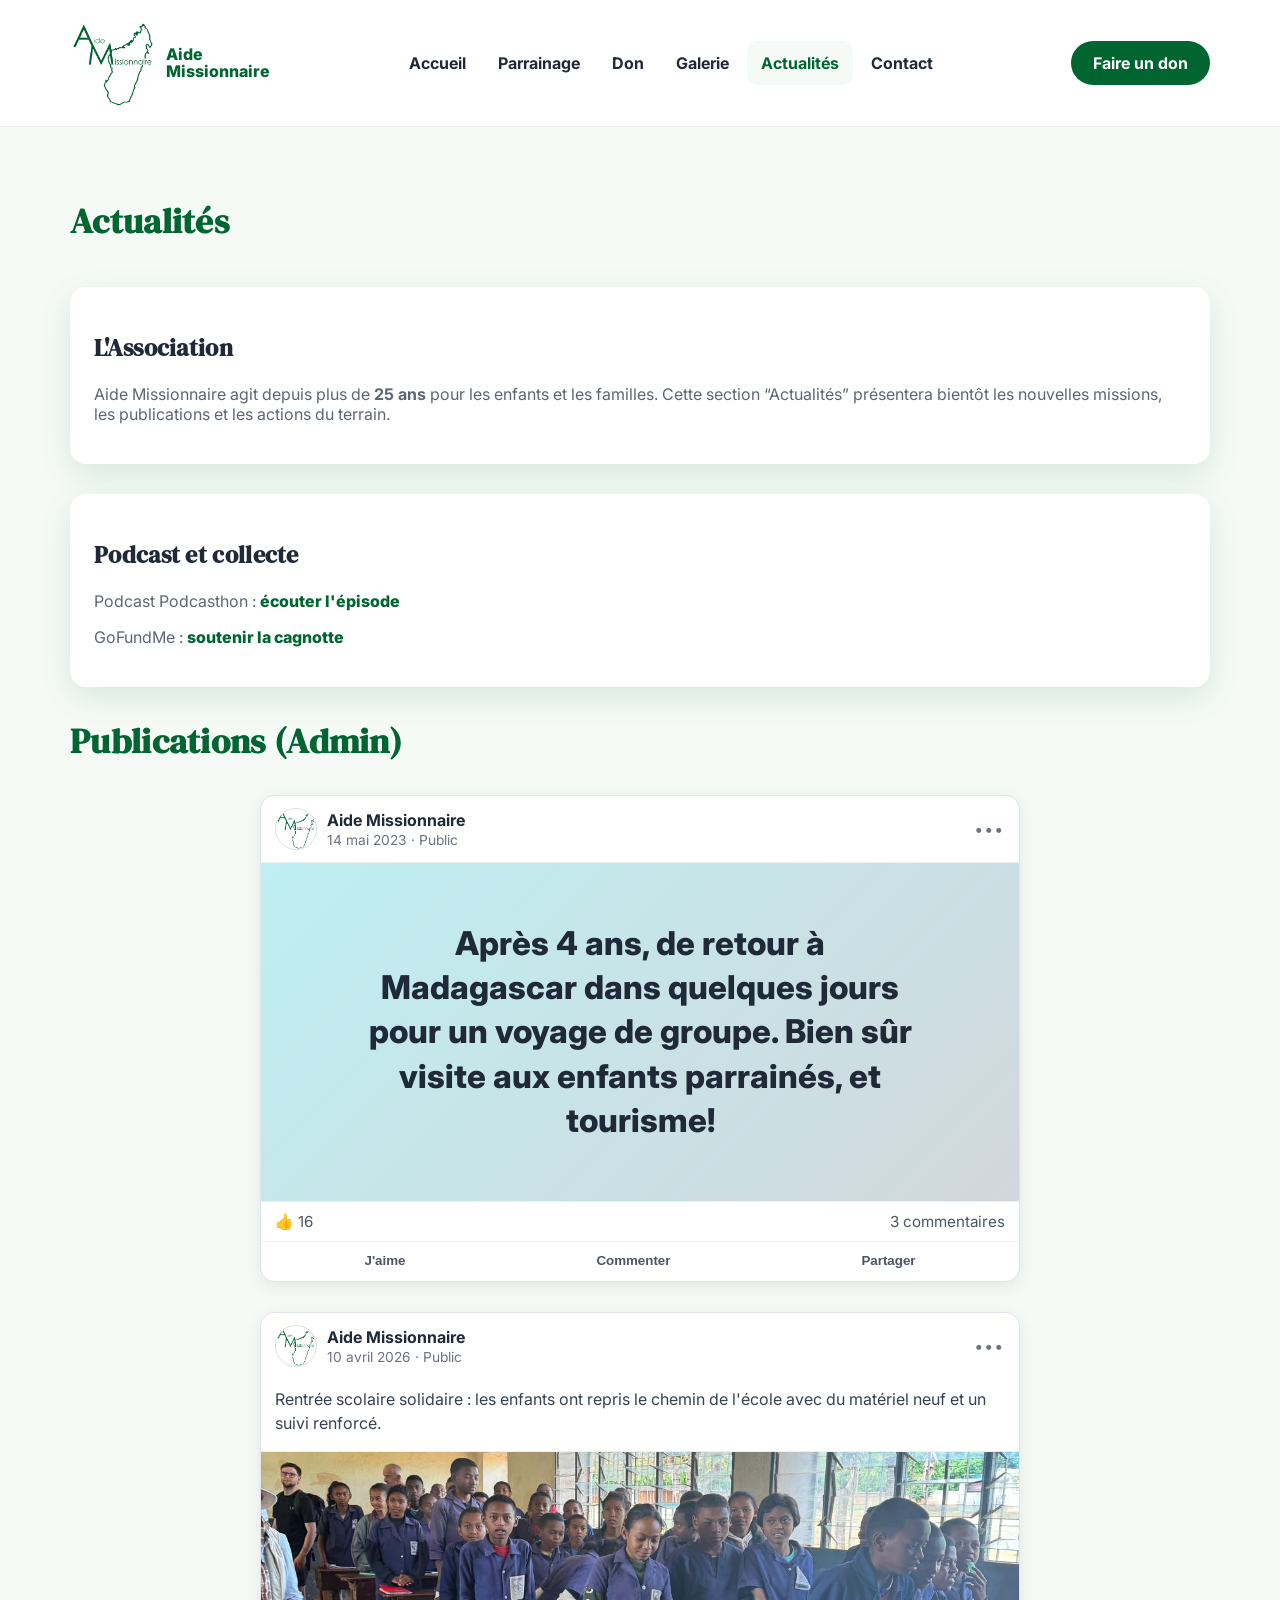
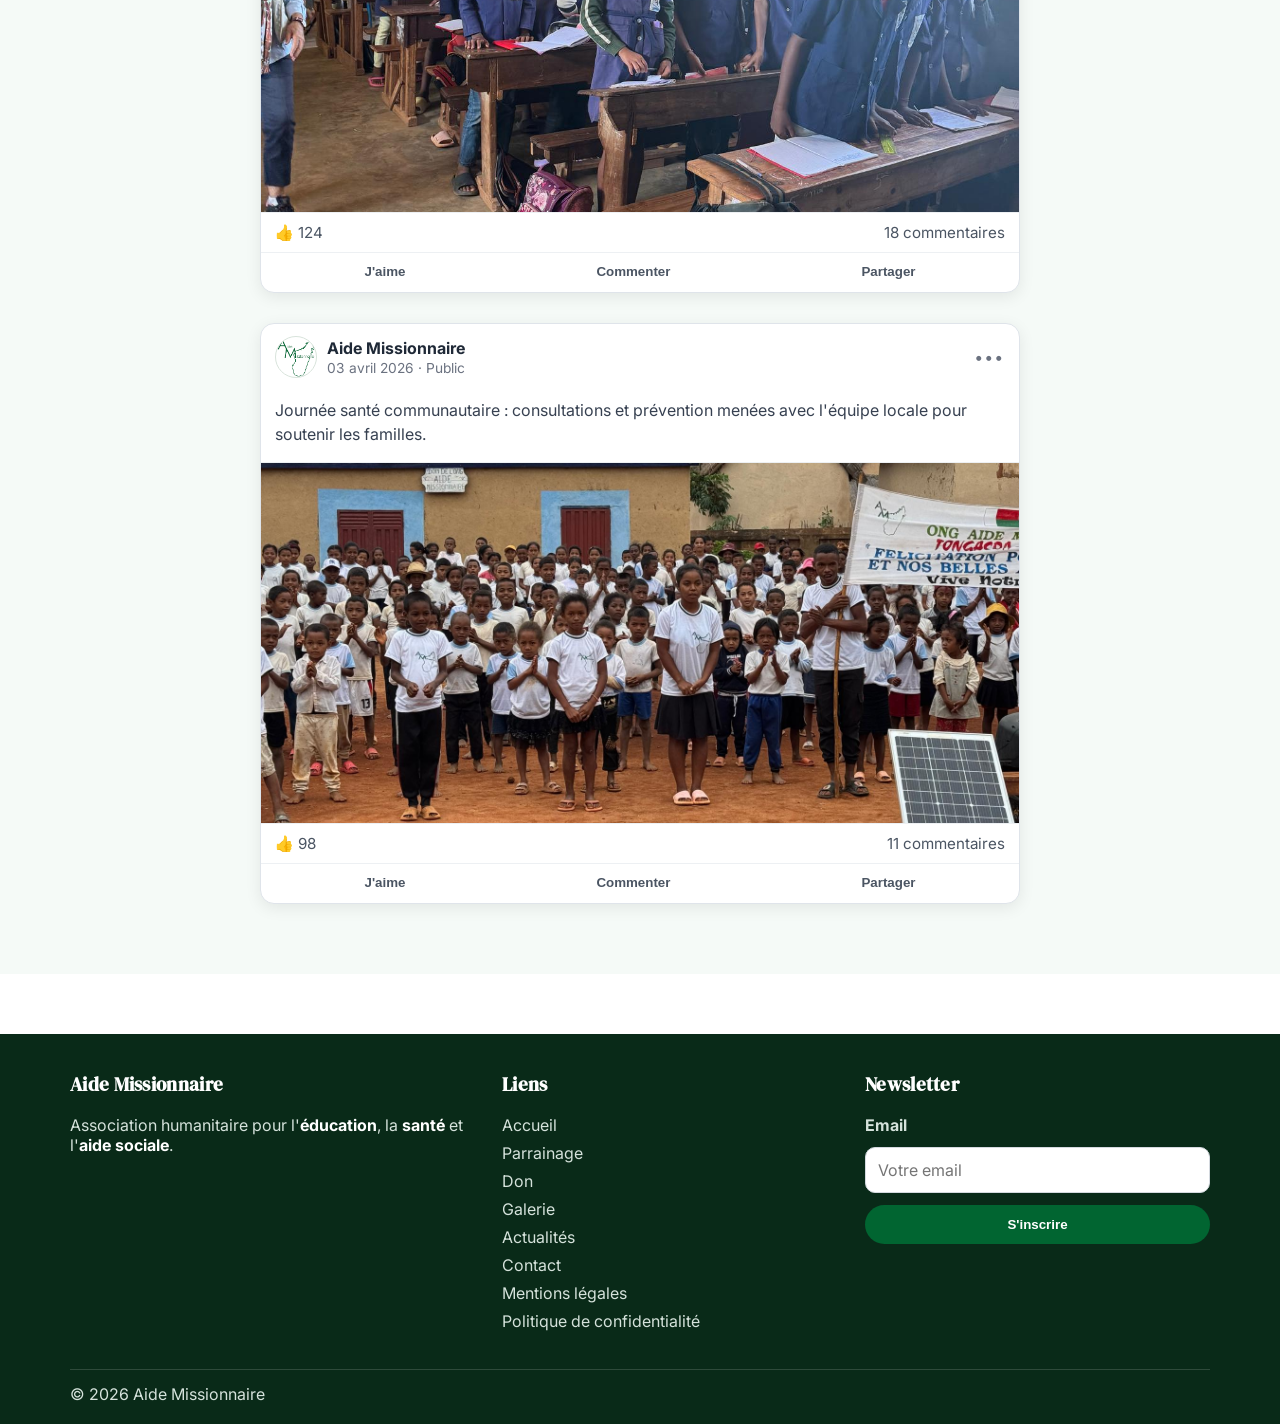
==== association.html @ 242685e0 "Premier commit" ====
<!doctype html>
<html lang="fr">
  <head>
    <meta charset="UTF-8" />
    <meta name="viewport" content="width=device-width, initial-scale=1.0" />
    <meta name="description" content="Actualités et vie de l'association Aide Missionnaire." />
    <title>Aide Missionnaire | Actualités</title>
    <link rel="preconnect" href="https://fonts.googleapis.com" />
    <link rel="preconnect" href="https://fonts.gstatic.com" crossorigin />
    <link href="https://fonts.googleapis.com/css2?family=DM+Serif+Display&family=Inter:wght@400;500;600;700;800&display=swap" rel="stylesheet" />
    <link rel="icon" type="image/png" href="photos%20%C3%A0%20mettre%20dans%20le%20site/favicon%20(2).png" />
    <link rel="stylesheet" href="styles.css" />
  </head>
  <body>
    <header class="site-header">
      <div class="container header-wrap">
        <a class="brand" href="index.html"><img src="photos%20%C3%A0%20mettre%20dans%20le%20site/logo.png" alt="Logo Aide Missionnaire" /><span class="brand-text">Aide<br />Missionnaire</span></a>
        <button class="nav-toggle" aria-label="Ouvrir le menu" aria-expanded="false"><svg width="28" height="28" viewBox="0 0 24 24" fill="none"><path d="M4 6h16M4 12h16M4 18h16" stroke="currentColor" stroke-width="2" /></svg></button>
        <nav class="main-nav"><ul><li><a href="index.html">Accueil</a></li><li><a href="parrainage.html">Parrainage</a></li><li><a href="don.html">Don</a></li><li><a href="galerie.html">Galerie</a></li><li><a class="active" href="association.html">Actualités</a></li><li><a href="contact.html">Contact</a></li></ul></nav>
        <a class="btn btn-primary desktop-donate" href="don.html">Faire un don</a>
      </div>
    </header>

    <main class="section soft">
      <div class="container actualites-stack">
        <h1 class="title">Actualités</h1>

        <article class="card">
          <h2>L'Association</h2>
          <p class="muted">
            Aide Missionnaire agit depuis plus de <strong>25 ans</strong> pour les enfants et les familles.
            Cette section “Actualités” présentera bientôt les nouvelles missions, les publications et les actions du terrain.
          </p>
        </article>

        <div class="card">
          <h2>Podcast et collecte</h2>
          <p class="muted">
            Podcast Podcasthon :
            <a class="highlight" href="https://podscan.fm/podcasts/les-business-women-intuitives/episodes/special-podcasthon-agir-pour-les-enfants-a-madagascar" target="_blank" rel="noopener noreferrer">écouter l'épisode</a>
          </p>
          <p class="muted">
            GoFundMe :
            <a class="highlight" href="https://www.gofundme.com/f/aide-missionnaire?attribution_id=sl:0c71cd38-1960-467f-bbdd-04ba5fcca8fc&lang=fr_FR&ts=1773243698&utm_campaign=man_sharesheet_dash&utm_medium=customer&utm_source=copy_link" target="_blank" rel="noopener noreferrer">soutenir la cagnotte</a>
          </p>
        </div>

        <h2 class="title actualites-heading">Publications (Admin)</h2>
        <div class="news-feed">
          <article class="social-post">
            <header class="social-head">
              <div class="social-profile">
                <img class="social-avatar" src="photos%20%C3%A0%20mettre%20dans%20le%20site/logo.png" alt="Profil Aide Missionnaire" />
                <div>
                  <p class="social-name">Aide Missionnaire</p>
                  <p class="social-meta">14 mai 2023 · Public</p>
                </div>
              </div>
              <span class="social-more">•••</span>
            </header>
            <div class="social-media quote-media">
              <p class="social-quote">Après 4 ans, de retour à Madagascar dans quelques jours pour un voyage de groupe. Bien sûr visite aux enfants parrainés, et tourisme!</p>
            </div>
            <div class="social-stats"><span>👍 16</span><span>3 commentaires</span></div>
            <div class="social-actions">
              <button class="social-action" type="button">J'aime</button>
              <button class="social-action" type="button">Commenter</button>
              <button class="social-action" type="button">Partager</button>
            </div>
          </article>

          <article class="social-post">
            <header class="social-head">
              <div class="social-profile">
                <img class="social-avatar" src="photos%20%C3%A0%20mettre%20dans%20le%20site/logo.png" alt="Profil Aide Missionnaire" />
                <div>
                  <p class="social-name">Aide Missionnaire</p>
                  <p class="social-meta">10 avril 2026 · Public</p>
                </div>
              </div>
              <span class="social-more">•••</span>
            </header>
            <div class="social-copy">Rentrée scolaire solidaire : les enfants ont repris le chemin de l'école avec du matériel neuf et un suivi renforcé.</div>
            <div class="social-media">
              <img src="photos%20%C3%A0%20mettre%20dans%20le%20site/enfants%20dans%20la%20classe%202.jpeg" alt="Rentrée scolaire solidaire" />
            </div>
            <div class="social-stats"><span>👍 124</span><span>18 commentaires</span></div>
            <div class="social-actions">
              <button class="social-action" type="button">J'aime</button>
              <button class="social-action" type="button">Commenter</button>
              <button class="social-action" type="button">Partager</button>
            </div>
          </article>

          <article class="social-post">
            <header class="social-head">
              <div class="social-profile">
                <img class="social-avatar" src="photos%20%C3%A0%20mettre%20dans%20le%20site/logo.png" alt="Profil Aide Missionnaire" />
                <div>
                  <p class="social-name">Aide Missionnaire</p>
                  <p class="social-meta">03 avril 2026 · Public</p>
                </div>
              </div>
              <span class="social-more">•••</span>
            </header>
            <div class="social-copy">Journée santé communautaire : consultations et prévention menées avec l'équipe locale pour soutenir les familles.</div>
            <div class="social-media">
              <img src="photos%20%C3%A0%20mettre%20dans%20le%20site/groupe%20enfants%20en%20blanc.jpeg" alt="Journée santé communautaire" />
            </div>
            <div class="social-stats"><span>👍 98</span><span>11 commentaires</span></div>
            <div class="social-actions">
              <button class="social-action" type="button">J'aime</button>
              <button class="social-action" type="button">Commenter</button>
              <button class="social-action" type="button">Partager</button>
            </div>
          </article>
        </div>

      </div>
    </main>

    <footer class="site-footer">
      <div class="container footer-grid"><div><h3 class="footer-title">Aide Missionnaire</h3><p class="footer-note">Association humanitaire pour l'<strong>éducation</strong>, la <strong>santé</strong> et l'<strong>aide sociale</strong>.</p></div><div><h3 class="footer-title">Liens</h3><ul class="footer-list"><li><a href="index.html">Accueil</a></li><li><a href="parrainage.html">Parrainage</a></li><li><a href="don.html">Don</a></li><li><a href="galerie.html">Galerie</a></li><li><a href="association.html">Actualités</a></li><li><a href="contact.html">Contact</a></li><li><a href="mentions-legales.html">Mentions légales</a></li><li><a href="politique-confidentialite.html">Politique de confidentialité</a></li></ul></div><div><h3 class="footer-title">Newsletter</h3><form data-message="Merci pour votre inscription à la newsletter."><label for="nlemail5">Email</label><input id="nlemail5" type="email" placeholder="Votre email" required /><button class="btn btn-primary" type="submit">S'inscrire</button></form></div></div>
      <div class="container footer-bottom">© <span id="current-year"></span> Aide Missionnaire</div>
    </footer>
    <script src="script.js"></script>
  </body>
</html>
---- styles.css ----
:root {
  --green-main: #016531;
  --green-light: #008c43;
  --red-accent: #970d00;
  --white: #ffffff;
  --text: #1f2937;
  --muted: #5d6673;
  --soft-bg: #f5faf7;
  --radius: 16px;
  --shadow: 0 10px 32px rgba(1, 101, 49, 0.12);
}

* {
  box-sizing: border-box;
}

html,
body {
  margin: 0;
  padding: 0;
  font-family: "Inter", "Segoe UI", sans-serif;
  color: var(--text);
  background: var(--white);
}

html {
  scroll-behavior: smooth;
}

img {
  max-width: 100%;
  display: block;
}

a {
  text-decoration: none;
  color: inherit;
}

.container {
  width: min(1140px, 92%);
  margin: 0 auto;
}

.section {
  padding: 70px 0;
}

.soft {
  background: var(--soft-bg);
}

h1,
h2,
h3 {
  font-family: "DM Serif Display", Georgia, serif;
  letter-spacing: 0.3px;
}

.title {
  margin: 0 0 12px;
  color: var(--green-main);
  font-size: clamp(1.7rem, 2.7vw, 2.4rem);
}

.highlight {
  color: var(--green-main);
  font-weight: 800;
}

.subtitle {
  margin: 0 0 24px;
  color: var(--muted);
  max-width: 760px;
  line-height: 1.7;
}

.btn {
  border: none;
  border-radius: 999px;
  padding: 12px 22px;
  font-weight: 700;
  cursor: pointer;
  transition: transform 0.2s ease;
  display: inline-flex;
  align-items: center;
  justify-content: center;
}

.btn:hover {
  transform: translateY(-1px);
}

.btn-primary {
  background: var(--green-main);
  color: var(--white);
}

.btn-red {
  background: var(--red-accent);
  color: var(--white);
}

.btn-outline {
  border: 2px solid var(--green-main);
  color: var(--green-main);
  background: transparent;
}

.site-header {
  position: sticky;
  top: 0;
  z-index: 1000;
  background: rgba(255, 255, 255, 0.96);
  border-bottom: 1px solid #e8efe9;
  backdrop-filter: blur(6px);
}

.header-wrap {
  min-height: 126px;
  display: grid;
  grid-template-columns: auto 1fr auto;
  align-items: center;
  gap: 18px;
}

.brand {
  display: inline-flex;
  align-items: center;
  gap: 10px;
  font-weight: 800;
  color: var(--green-main);
}

.brand img {
  width: 86px;
  height: 86px;
  object-fit: contain;
}

.nav-toggle {
  background: none;
  border: none;
  cursor: pointer;
  color: var(--green-main);
  margin-left: auto;
}

.main-nav {
  display: none;
  position: absolute;
  top: 126px;
  left: 0;
  right: 0;
  background: var(--white);
  border-bottom: 1px solid #e8efe9;
}

.main-nav.is-open {
  display: block;
}

.main-nav ul {
  list-style: none;
  margin: 0;
  padding: 10px 4%;
  display: grid;
  gap: 8px;
}

.main-nav a {
  display: block;
  text-align: center;
  font-weight: 700;
  padding: 14px 12px;
  border-radius: 10px;
}

.main-nav a:hover,
.main-nav a.active {
  background: var(--soft-bg);
  color: var(--green-main);
}

.desktop-donate {
  display: none;
}

.hero {
  min-height: calc(100vh - 126px);
  color: var(--white);
  background:
    linear-gradient(rgba(1, 101, 49, 0.74), rgba(1, 101, 49, 0.48)),
    url("photos%20%C3%A0%20mettre%20dans%20le%20site/Image%201%20Accueil/image%201%20accueil%20(5).jpeg")
      center / cover;
  display: flex;
  align-items: center;
}

.hero h1 {
  font-size: clamp(2rem, 5vw, 3.5rem);
  margin: 0 0 14px;
  color: var(--white);
}

.hero p {
  line-height: 1.7;
  margin: 0 0 48px;
  max-width: 680px;
}

.actions {
  display: flex;
  gap: 10px;
  flex-wrap: wrap;
}

.grid-2,
.grid-3,
.grid-4,
.gallery-grid,
.footer-grid {
  display: grid;
  gap: 18px;
}

.card {
  background: var(--white);
  border-radius: var(--radius);
  box-shadow: var(--shadow);
  padding: 24px;
}

.key-num {
  color: var(--green-main);
  font-weight: 800;
  font-size: clamp(1.7rem, 4vw, 2.4rem);
  margin: 0 0 4px;
}

.muted {
  color: var(--muted);
}

.gallery-grid img {
  width: 100%;
  height: 250px;
  object-fit: cover;
  border-radius: 14px;
}

.carousel {
  position: relative;
}

.carousel-track {
  display: grid;
  grid-auto-flow: column;
  grid-auto-columns: 84%;
  overflow-x: auto;
  gap: 12px;
  scroll-snap-type: x mandatory;
  padding-bottom: 4px;
}

.carousel-track::-webkit-scrollbar {
  height: 8px;
}

.carousel-track::-webkit-scrollbar-thumb {
  background: #bdd6c8;
  border-radius: 999px;
}

.slide {
  scroll-snap-align: start;
}

.slide img {
  height: 280px;
  width: 100%;
  object-fit: cover;
  border-radius: 14px;
}

.carousel-controls {
  margin-top: 14px;
  display: flex;
  justify-content: space-between;
  align-items: center;
}

.arrow-btn {
  width: 44px;
  height: 44px;
  border-radius: 50%;
  border: none;
  background: var(--green-main);
  color: var(--white);
  font-size: 1.4rem;
  cursor: pointer;
}

.slide-last {
  position: relative;
}

.slide-last a {
  position: absolute;
  inset: 0;
  display: grid;
  place-items: center;
  background: rgba(33, 33, 33, 0.58);
  color: var(--white);
  font-weight: 800;
  font-size: 1.2rem;
  border-radius: 14px;
}

.slide-last img {
  filter: grayscale(100%);
}

.before-after-static {
  display: grid;
  gap: 14px;
}

.before-after {
  position: relative;
  width: 100%;
  max-width: 700px;
  margin: 0 auto;
  border-radius: 16px;
  overflow: hidden;
  box-shadow: var(--shadow);
  line-height: 0;
}

.before-after .ba-base {
  display: block;
  width: 100%;
  height: auto;
}

.before-after .before-layer {
  position: absolute;
  inset: 0;
  overflow: hidden;
  clip-path: inset(0 50% 0 0);
}

.before-after .before-layer img {
  position: absolute;
  inset: 0;
  width: 100%;
  height: 100%;
  object-fit: cover;
  object-position: center;
}

.before-after .divider {
  position: absolute;
  top: 0;
  bottom: 0;
  left: 50%;
  width: 3px;
  background: #ffffff;
  transform: translateX(-50%);
}

.before-after .ba-handle {
  position: absolute;
  top: 50%;
  left: 50%;
  width: 36px;
  height: 36px;
  border-radius: 50%;
  border: 2px solid #ffffff;
  background: var(--green-main);
  transform: translate(-50%, -50%);
  pointer-events: none;
}

.before-after .ba-range {
  position: absolute;
  inset: 0;
  opacity: 0;
  width: 100%;
  height: 100%;
  cursor: ew-resize;
}

.before-after-static img {
  width: 100%;
  height: 360px;
  object-fit: cover;
  border-radius: 16px;
  box-shadow: var(--shadow);
}

.image-label {
  margin-top: 10px;
  text-align: center;
  font-weight: 800;
  color: var(--green-main);
}

.tax-highlight {
  display: block;
  color: var(--red-accent);
  font-size: 1.08rem;
  font-weight: 800;
  margin: 12px 0;
}

.stats-row {
  margin-top: 8px;
}

.actions-cards {
  margin-top: 12px;
}

.spaced-top-btn {
  margin-top: 10px;
}

.don-card-image {
  width: 100%;
  height: 180px;
  object-fit: cover;
  border-radius: 14px;
  margin: 10px 0 8px;
}

.brand-text {
  line-height: 1.08;
}

.contact-lines p {
  margin: 6px 0;
}

.parrainage-form {
  margin-top: 22px;
}

.form-grid-2 {
  display: grid;
  gap: 12px;
}

.inline-3 {
  display: grid;
  gap: 12px;
}

.check-line {
  display: flex;
  align-items: center;
  gap: 8px;
  flex-wrap: wrap;
}

.check-line input[type="checkbox"] {
  width: 18px;
  height: 18px;
}

.small-note {
  color: var(--muted);
  font-size: 0.95rem;
}

.news-feed {
  max-width: 760px;
  margin: 0 auto;
  display: grid;
  gap: 30px;
}

.actualites-stack {
  display: grid;
  gap: 30px;
}

.actualites-heading {
  margin: 0;
}

.social-post {
  background: #ffffff;
  border: 1px solid #dfe4ea;
  border-radius: 14px;
  overflow: hidden;
  box-shadow: 0 4px 16px rgba(0, 0, 0, 0.08);
}

.social-head {
  padding: 12px 14px;
  display: flex;
  align-items: center;
  justify-content: space-between;
}

.social-profile {
  display: flex;
  align-items: center;
  gap: 10px;
}

.social-avatar {
  width: 42px;
  height: 42px;
  border-radius: 50%;
  object-fit: cover;
  border: 1px solid #d8e3db;
}

.social-name {
  margin: 0;
  font-weight: 700;
}

.social-meta {
  margin: 2px 0 0;
  font-size: 0.86rem;
  color: #6b7280;
}

.social-more {
  color: #6b7280;
  font-weight: 700;
  letter-spacing: 2px;
}

.social-copy {
  padding: 8px 14px 16px;
  color: #374151;
  line-height: 1.5;
}

.social-media {
  border-top: 1px solid #edf0f3;
  border-bottom: 1px solid #edf0f3;
}

.social-media img {
  width: 100%;
  height: 360px;
  object-fit: cover;
}

.social-media.quote-media {
  background: linear-gradient(135deg, #beeff2, #d2d7dc);
  display: grid;
  place-items: center;
  min-height: 340px;
  padding: 28px;
}

.social-quote {
  margin: 0;
  font-size: clamp(1.5rem, 3vw, 2.05rem);
  line-height: 1.35;
  text-align: center;
  font-weight: 800;
  max-width: 560px;
}

.social-stats {
  display: flex;
  justify-content: space-between;
  align-items: center;
  padding: 10px 14px;
  color: #4b5563;
  font-size: 0.95rem;
}

.social-actions {
  display: flex;
  justify-content: space-around;
  border-top: 1px solid #edf0f3;
  padding: 10px 8px 12px;
}

.social-action {
  border: none;
  background: transparent;
  color: #4b5563;
  font-weight: 600;
  cursor: pointer;
}

.total-box {
  margin-top: 8px;
  padding: 14px;
  border-radius: 12px;
  border: 1px dashed #b6c9bc;
  background: #f8fcf9;
}

.footer-note strong {
  color: var(--white);
}


form {
  display: grid;
  gap: 12px;
}

label {
  font-weight: 700;
}

input,
textarea,
select {
  width: 100%;
  font: inherit;
  border: 1px solid #d4d9df;
  border-radius: 10px;
  padding: 12px;
}

textarea {
  min-height: 120px;
}

.site-footer {
  margin-top: 60px;
  background: #092a18;
  color: #d5e2db;
}

.footer-grid {
  padding: 38px 0;
}

.footer-title {
  color: var(--white);
  margin-top: 0;
}

.footer-list {
  list-style: none;
  padding: 0;
  margin: 0;
  display: grid;
  gap: 8px;
}

.footer-bottom {
  border-top: 1px solid rgba(255, 255, 255, 0.15);
  padding: 14px 0 20px;
}

@media (min-width: 768px) {
  .nav-toggle {
    display: none;
  }

  .main-nav {
    position: static;
    display: block;
    background: transparent;
    border: none;
  }

  .main-nav ul {
    display: flex;
    justify-content: center;
    align-items: center;
    gap: 4px;
    padding: 0;
  }

  .main-nav a {
    padding: 12px 14px;
  }

  .desktop-donate {
    display: inline-flex;
  }

  .grid-2 {
    grid-template-columns: repeat(2, 1fr);
  }

  .grid-3 {
    grid-template-columns: repeat(3, 1fr);
  }

  .grid-4 {
    grid-template-columns: repeat(4, 1fr);
  }

  .gallery-grid {
    grid-template-columns: repeat(3, 1fr);
  }

  .footer-grid {
    grid-template-columns: 1.2fr 1fr 1fr;
  }

  .carousel-track {
    grid-auto-columns: 32%;
  }

  .before-after-static {
    grid-template-columns: repeat(2, 1fr);
  }

  .form-grid-2 {
    grid-template-columns: repeat(2, 1fr);
  }

  .inline-3 {
    grid-template-columns: 1fr 1fr 1fr;
  }
}
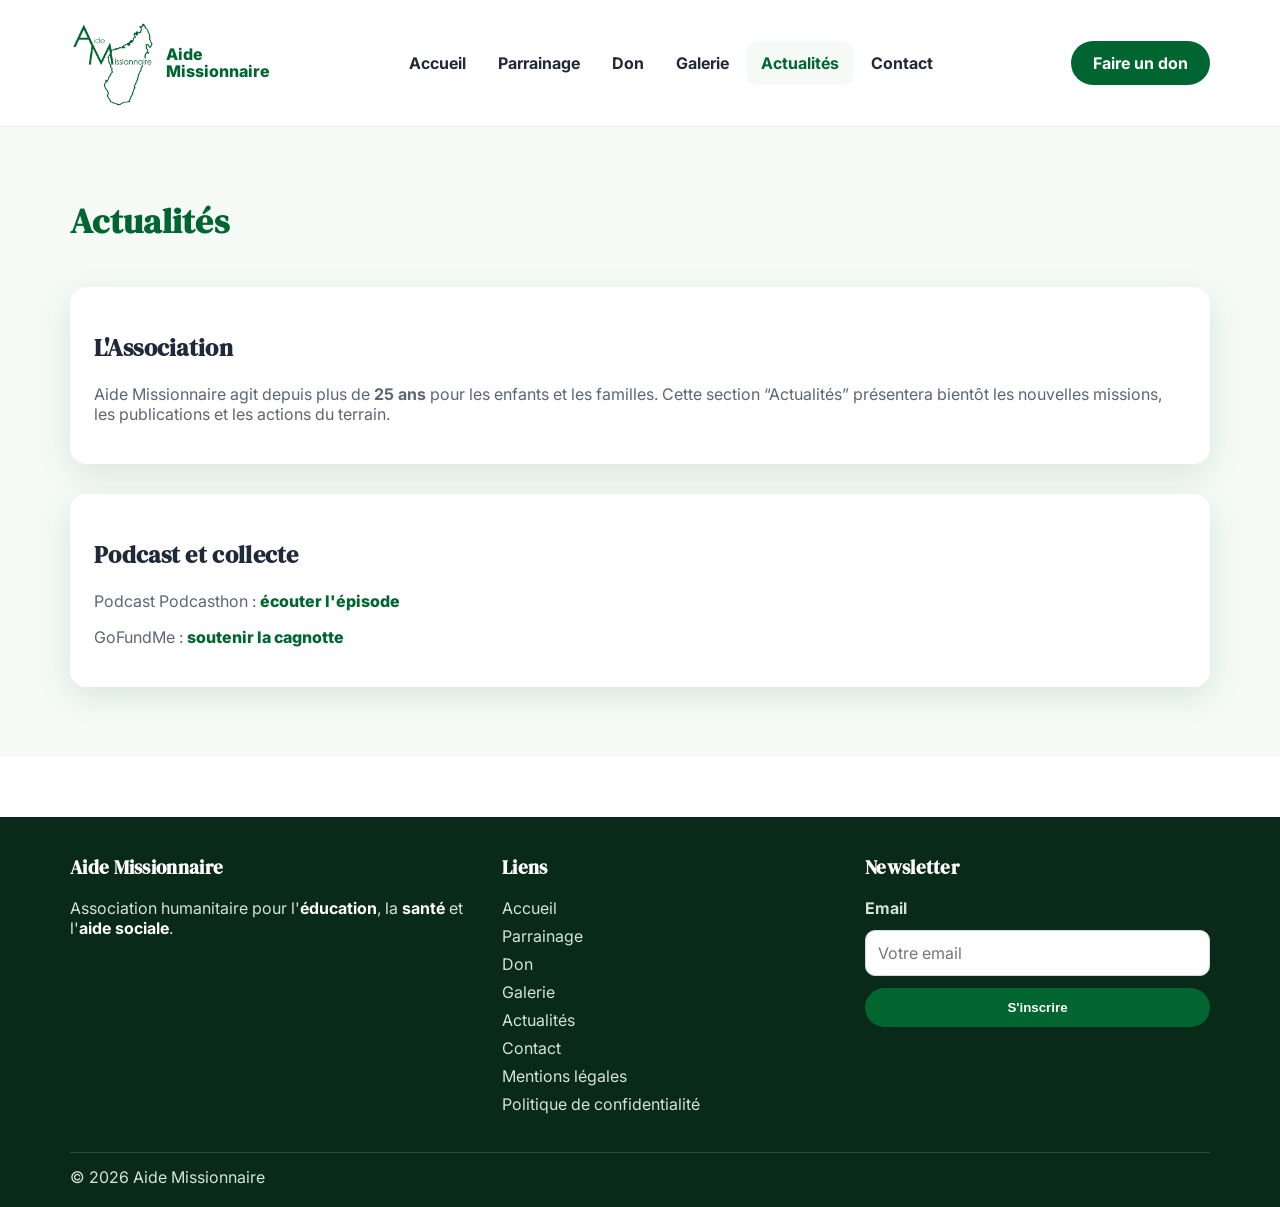
==== commit 46d309dc: "sanchez" ====
--- a/association.html
+++ b/association.html
@@ -45,77 +45,6 @@
           </p>
         </div>
 
-        <h2 class="title actualites-heading">Publications (Admin)</h2>
-        <div class="news-feed">
-          <article class="social-post">
-            <header class="social-head">
-              <div class="social-profile">
-                <img class="social-avatar" src="photos%20%C3%A0%20mettre%20dans%20le%20site/logo.png" alt="Profil Aide Missionnaire" />
-                <div>
-                  <p class="social-name">Aide Missionnaire</p>
-                  <p class="social-meta">14 mai 2023 · Public</p>
-                </div>
-              </div>
-              <span class="social-more">•••</span>
-            </header>
-            <div class="social-media quote-media">
-              <p class="social-quote">Après 4 ans, de retour à Madagascar dans quelques jours pour un voyage de groupe. Bien sûr visite aux enfants parrainés, et tourisme!</p>
-            </div>
-            <div class="social-stats"><span>👍 16</span><span>3 commentaires</span></div>
-            <div class="social-actions">
-              <button class="social-action" type="button">J'aime</button>
-              <button class="social-action" type="button">Commenter</button>
-              <button class="social-action" type="button">Partager</button>
-            </div>
-          </article>
-
-          <article class="social-post">
-            <header class="social-head">
-              <div class="social-profile">
-                <img class="social-avatar" src="photos%20%C3%A0%20mettre%20dans%20le%20site/logo.png" alt="Profil Aide Missionnaire" />
-                <div>
-                  <p class="social-name">Aide Missionnaire</p>
-                  <p class="social-meta">10 avril 2026 · Public</p>
-                </div>
-              </div>
-              <span class="social-more">•••</span>
-            </header>
-            <div class="social-copy">Rentrée scolaire solidaire : les enfants ont repris le chemin de l'école avec du matériel neuf et un suivi renforcé.</div>
-            <div class="social-media">
-              <img src="photos%20%C3%A0%20mettre%20dans%20le%20site/enfants%20dans%20la%20classe%202.jpeg" alt="Rentrée scolaire solidaire" />
-            </div>
-            <div class="social-stats"><span>👍 124</span><span>18 commentaires</span></div>
-            <div class="social-actions">
-              <button class="social-action" type="button">J'aime</button>
-              <button class="social-action" type="button">Commenter</button>
-              <button class="social-action" type="button">Partager</button>
-            </div>
-          </article>
-
-          <article class="social-post">
-            <header class="social-head">
-              <div class="social-profile">
-                <img class="social-avatar" src="photos%20%C3%A0%20mettre%20dans%20le%20site/logo.png" alt="Profil Aide Missionnaire" />
-                <div>
-                  <p class="social-name">Aide Missionnaire</p>
-                  <p class="social-meta">03 avril 2026 · Public</p>
-                </div>
-              </div>
-              <span class="social-more">•••</span>
-            </header>
-            <div class="social-copy">Journée santé communautaire : consultations et prévention menées avec l'équipe locale pour soutenir les familles.</div>
-            <div class="social-media">
-              <img src="photos%20%C3%A0%20mettre%20dans%20le%20site/groupe%20enfants%20en%20blanc.jpeg" alt="Journée santé communautaire" />
-            </div>
-            <div class="social-stats"><span>👍 98</span><span>11 commentaires</span></div>
-            <div class="social-actions">
-              <button class="social-action" type="button">J'aime</button>
-              <button class="social-action" type="button">Commenter</button>
-              <button class="social-action" type="button">Partager</button>
-            </div>
-          </article>
-        </div>
-
       </div>
     </main>
 
--- a/styles.css
+++ b/styles.css
@@ -611,6 +611,20 @@
   gap: 12px;
 }
 
+.form-status {
+  min-height: 1.4em;
+  margin: 0;
+  font-weight: 700;
+}
+
+.form-status.is-success {
+  color: var(--green-main);
+}
+
+.form-status.is-error {
+  color: #b42318;
+}
+
 label {
   font-weight: 700;
 }
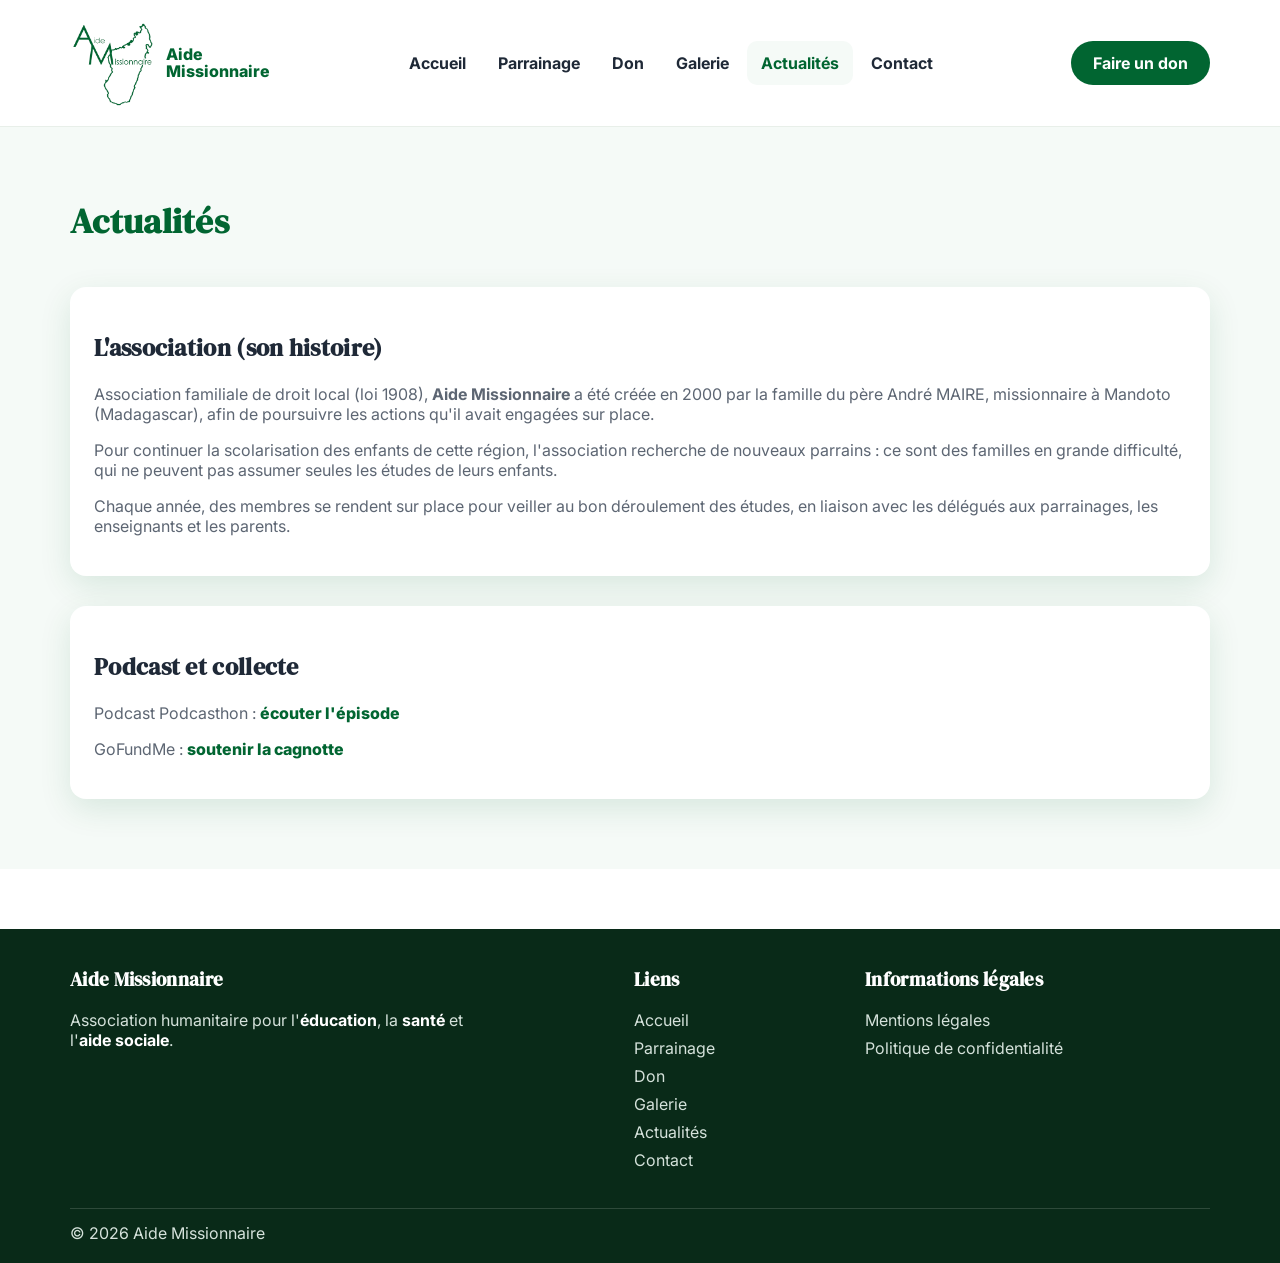
==== commit 9098ca6f: "Premier commit" ====
--- a/association.html
+++ b/association.html
@@ -26,10 +26,19 @@
         <h1 class="title">Actualités</h1>
 
         <article class="card">
-          <h2>L'Association</h2>
+          <h2>L'association (son histoire)</h2>
           <p class="muted">
-            Aide Missionnaire agit depuis plus de <strong>25 ans</strong> pour les enfants et les familles.
-            Cette section “Actualités” présentera bientôt les nouvelles missions, les publications et les actions du terrain.
+            Association familiale de droit local (loi 1908), <strong>Aide Missionnaire</strong> a été créée en 2000
+            par la famille du père André MAIRE, missionnaire à Mandoto (Madagascar), afin de poursuivre les actions
+            qu'il avait engagées sur place.
+          </p>
+          <p class="muted">
+            Pour continuer la scolarisation des enfants de cette région, l'association recherche de nouveaux parrains :
+            ce sont des familles en grande difficulté, qui ne peuvent pas assumer seules les études de leurs enfants.
+          </p>
+          <p class="muted">
+            Chaque année, des membres se rendent sur place pour veiller au bon déroulement des études,
+            en liaison avec les délégués aux parrainages, les enseignants et les parents.
           </p>
         </article>
 
--- a/styles.css
+++ b/styles.css
@@ -653,6 +653,11 @@
   padding: 38px 0;
 }
 
+.footer-grid > div:nth-child(2) {
+  justify-self: center;
+  text-align: left;
+}
+
 .footer-title {
   color: var(--white);
   margin-top: 0;
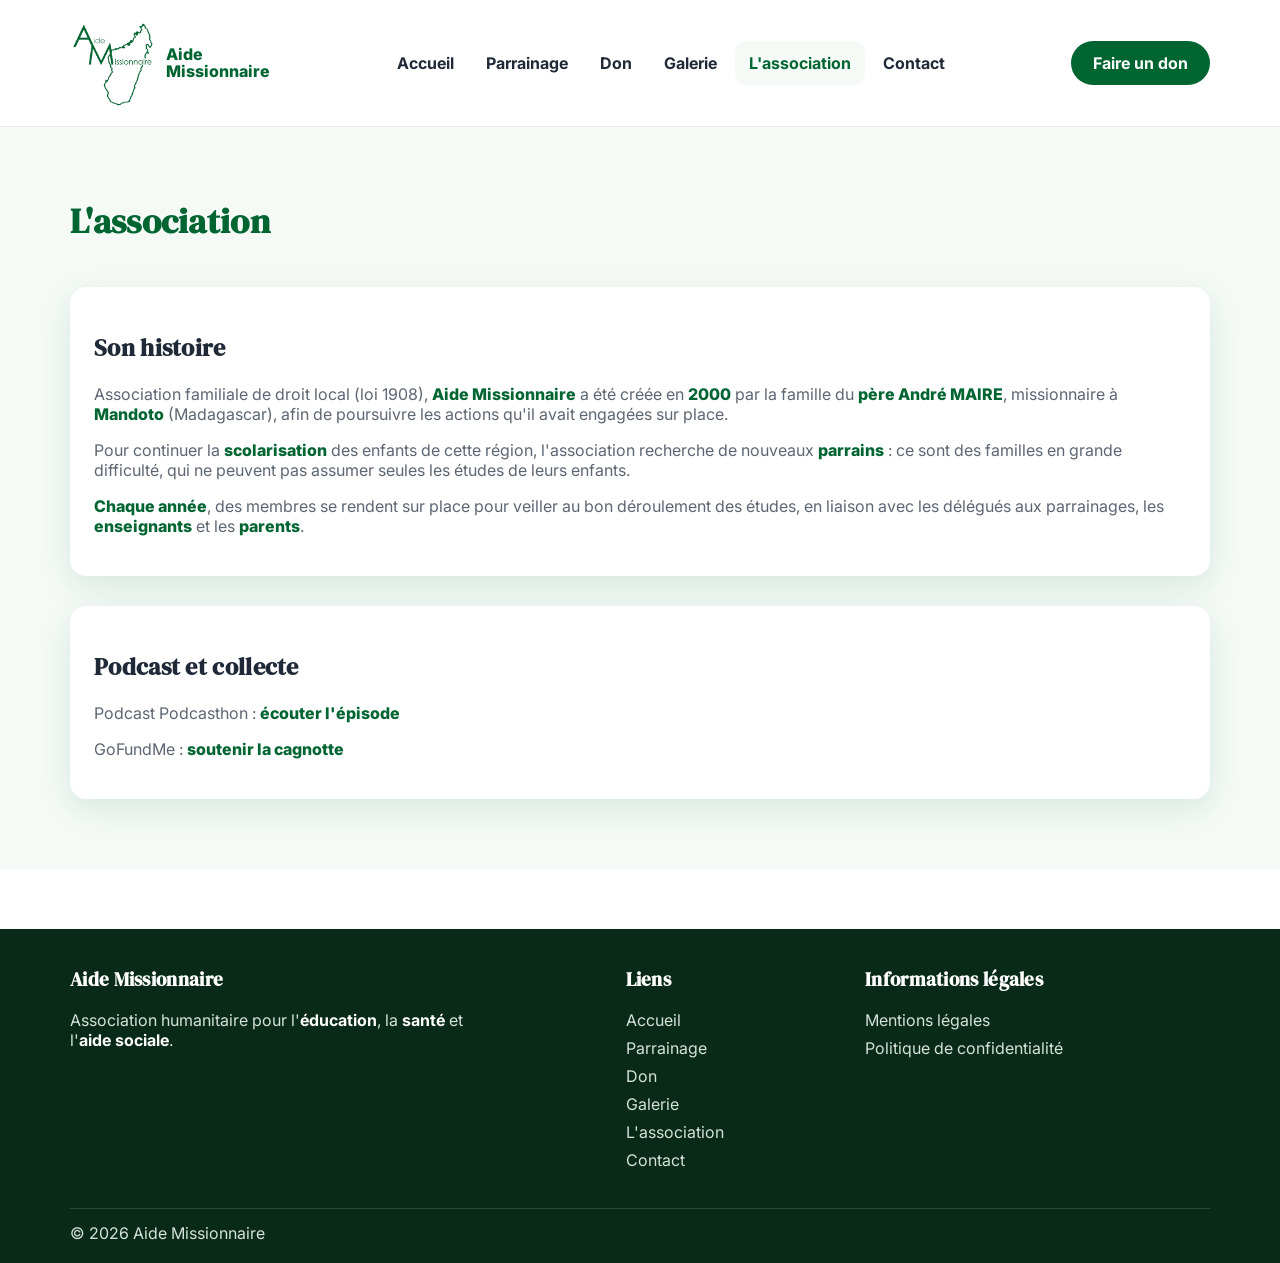
==== commit ef956bb0: "singe" ====
--- a/association.html
+++ b/association.html
@@ -3,8 +3,8 @@
   <head>
     <meta charset="UTF-8" />
     <meta name="viewport" content="width=device-width, initial-scale=1.0" />
-    <meta name="description" content="Actualités et vie de l'association Aide Missionnaire." />
-    <title>Aide Missionnaire | Actualités</title>
+    <meta name="description" content="Histoire et vie de l'association Aide Missionnaire." />
+    <title>Aide Missionnaire | L'association</title>
     <link rel="preconnect" href="https://fonts.googleapis.com" />
     <link rel="preconnect" href="https://fonts.gstatic.com" crossorigin />
     <link href="https://fonts.googleapis.com/css2?family=DM+Serif+Display&family=Inter:wght@400;500;600;700;800&display=swap" rel="stylesheet" />
@@ -16,29 +16,29 @@
       <div class="container header-wrap">
         <a class="brand" href="index.html"><img src="photos%20%C3%A0%20mettre%20dans%20le%20site/logo.png" alt="Logo Aide Missionnaire" /><span class="brand-text">Aide<br />Missionnaire</span></a>
         <button class="nav-toggle" aria-label="Ouvrir le menu" aria-expanded="false"><svg width="28" height="28" viewBox="0 0 24 24" fill="none"><path d="M4 6h16M4 12h16M4 18h16" stroke="currentColor" stroke-width="2" /></svg></button>
-        <nav class="main-nav"><ul><li><a href="index.html">Accueil</a></li><li><a href="parrainage.html">Parrainage</a></li><li><a href="don.html">Don</a></li><li><a href="galerie.html">Galerie</a></li><li><a class="active" href="association.html">Actualités</a></li><li><a href="contact.html">Contact</a></li></ul></nav>
+        <nav class="main-nav"><ul><li><a href="index.html">Accueil</a></li><li><a href="parrainage.html">Parrainage</a></li><li><a href="don.html">Don</a></li><li><a href="galerie.html">Galerie</a></li><li><a class="active" href="association.html">L'association</a></li><li><a href="contact.html">Contact</a></li></ul></nav>
         <a class="btn btn-primary desktop-donate" href="don.html">Faire un don</a>
       </div>
     </header>
 
     <main class="section soft">
       <div class="container actualites-stack">
-        <h1 class="title">Actualités</h1>
+        <h1 class="title">L'association</h1>
 
         <article class="card">
-          <h2>L'association (son histoire)</h2>
+          <h2>Son histoire</h2>
           <p class="muted">
-            Association familiale de droit local (loi 1908), <strong>Aide Missionnaire</strong> a été créée en 2000
-            par la famille du père André MAIRE, missionnaire à Mandoto (Madagascar), afin de poursuivre les actions
+            Association familiale de droit local (loi 1908), <strong class="highlight">Aide Missionnaire</strong> a été créée en <strong class="highlight">2000</strong>
+            par la famille du <strong class="highlight">père André MAIRE</strong>, missionnaire à <strong class="highlight">Mandoto</strong> (Madagascar), afin de poursuivre les actions
             qu'il avait engagées sur place.
           </p>
           <p class="muted">
-            Pour continuer la scolarisation des enfants de cette région, l'association recherche de nouveaux parrains :
+            Pour continuer la <strong class="highlight">scolarisation</strong> des enfants de cette région, l'association recherche de nouveaux <strong class="highlight">parrains</strong> :
             ce sont des familles en grande difficulté, qui ne peuvent pas assumer seules les études de leurs enfants.
           </p>
           <p class="muted">
-            Chaque année, des membres se rendent sur place pour veiller au bon déroulement des études,
-            en liaison avec les délégués aux parrainages, les enseignants et les parents.
+            <strong class="highlight">Chaque année</strong>, des membres se rendent sur place pour veiller au bon déroulement des études,
+            en liaison avec les délégués aux parrainages, les <strong class="highlight">enseignants</strong> et les <strong class="highlight">parents</strong>.
           </p>
         </article>
 
@@ -58,7 +58,7 @@
     </main>
 
     <footer class="site-footer">
-      <div class="container footer-grid"><div><h3 class="footer-title">Aide Missionnaire</h3><p class="footer-note">Association humanitaire pour l'<strong>éducation</strong>, la <strong>santé</strong> et l'<strong>aide sociale</strong>.</p></div><div><h3 class="footer-title">Liens</h3><ul class="footer-list"><li><a href="index.html">Accueil</a></li><li><a href="parrainage.html">Parrainage</a></li><li><a href="don.html">Don</a></li><li><a href="galerie.html">Galerie</a></li><li><a href="association.html">Actualités</a></li><li><a href="contact.html">Contact</a></li><li><a href="mentions-legales.html">Mentions légales</a></li><li><a href="politique-confidentialite.html">Politique de confidentialité</a></li></ul></div><div><h3 class="footer-title">Newsletter</h3><form data-message="Merci pour votre inscription à la newsletter."><label for="nlemail5">Email</label><input id="nlemail5" type="email" placeholder="Votre email" required /><button class="btn btn-primary" type="submit">S'inscrire</button></form></div></div>
+      <div class="container footer-grid"><div><h3 class="footer-title">Aide Missionnaire</h3><p class="footer-note">Association humanitaire pour l'<strong>éducation</strong>, la <strong>santé</strong> et l'<strong>aide sociale</strong>.</p></div><div><h3 class="footer-title">Liens</h3><ul class="footer-list"><li><a href="index.html">Accueil</a></li><li><a href="parrainage.html">Parrainage</a></li><li><a href="don.html">Don</a></li><li><a href="galerie.html">Galerie</a></li><li><a href="association.html">L'association</a></li><li><a href="contact.html">Contact</a></li><li><a href="mentions-legales.html">Mentions légales</a></li><li><a href="politique-confidentialite.html">Politique de confidentialité</a></li></ul></div><div><h3 class="footer-title">Newsletter</h3><form data-message="Merci pour votre inscription à la newsletter."><label for="nlemail5">Email</label><input id="nlemail5" type="email" placeholder="Votre email" required /><button class="btn btn-primary" type="submit">S'inscrire</button></form></div></div>
       <div class="container footer-bottom">© <span id="current-year"></span> Aide Missionnaire</div>
     </footer>
     <script src="script.js"></script>
--- a/styles.css
+++ b/styles.css
@@ -73,6 +73,10 @@
   color: var(--muted);
   max-width: 760px;
   line-height: 1.7;
+}
+
+.subtitle-wide {
+  max-width: none;
 }
 
 .btn {
@@ -422,6 +426,61 @@
   margin-top: 12px;
 }
 
+.actions-cards h3 {
+  margin: 0 0 6px;
+  color: var(--green-main);
+  font-size: clamp(1.55rem, 2.4vw, 1.95rem);
+}
+
+.action-list {
+  margin: 12px 0 0;
+  padding: 0;
+  list-style: none;
+  display: grid;
+  gap: 8px;
+}
+
+.action-list li {
+  position: relative;
+  padding-left: 16px;
+  color: var(--muted);
+  line-height: 1.45;
+  font-size: 0.95rem;
+}
+
+.action-list li::before {
+  content: "";
+  position: absolute;
+  left: 0;
+  top: 0.55em;
+  width: 7px;
+  height: 7px;
+  border-radius: 50%;
+  background: var(--green-main);
+}
+
+.parrainage-head {
+  display: grid;
+  gap: 22px;
+  margin-bottom: 28px;
+}
+
+.parrainage-head .title,
+.parrainage-head .subtitle,
+.parrainage-head .tax-highlight {
+  margin: 0;
+}
+
+.parrainage-intro {
+  margin: 8px 0 4px;
+}
+
+.parrainage-intro h2 {
+  margin: 0 0 8px;
+  color: var(--green-main);
+  font-size: 1.25rem;
+}
+
 .spaced-top-btn {
   margin-top: 10px;
 }
@@ -432,6 +491,38 @@
   object-fit: cover;
   border-radius: 14px;
   margin: 10px 0 8px;
+}
+
+.don-page {
+  padding-top: 96px;
+}
+
+.don-cta {
+  margin-top: 40px;
+  display: flex;
+  justify-content: center;
+}
+
+.btn-helloasso {
+  padding: 20px 48px;
+  font-size: 1.28rem;
+  min-width: min(460px, 92%);
+}
+
+.legal-card h2 {
+  color: var(--green-main);
+  font-size: 1.35rem;
+  margin: 28px 0 10px;
+}
+
+.legal-card p,
+.legal-card li {
+  color: var(--muted);
+  line-height: 1.75;
+}
+
+.legal-card ul {
+  padding-left: 20px;
 }
 
 .brand-text {
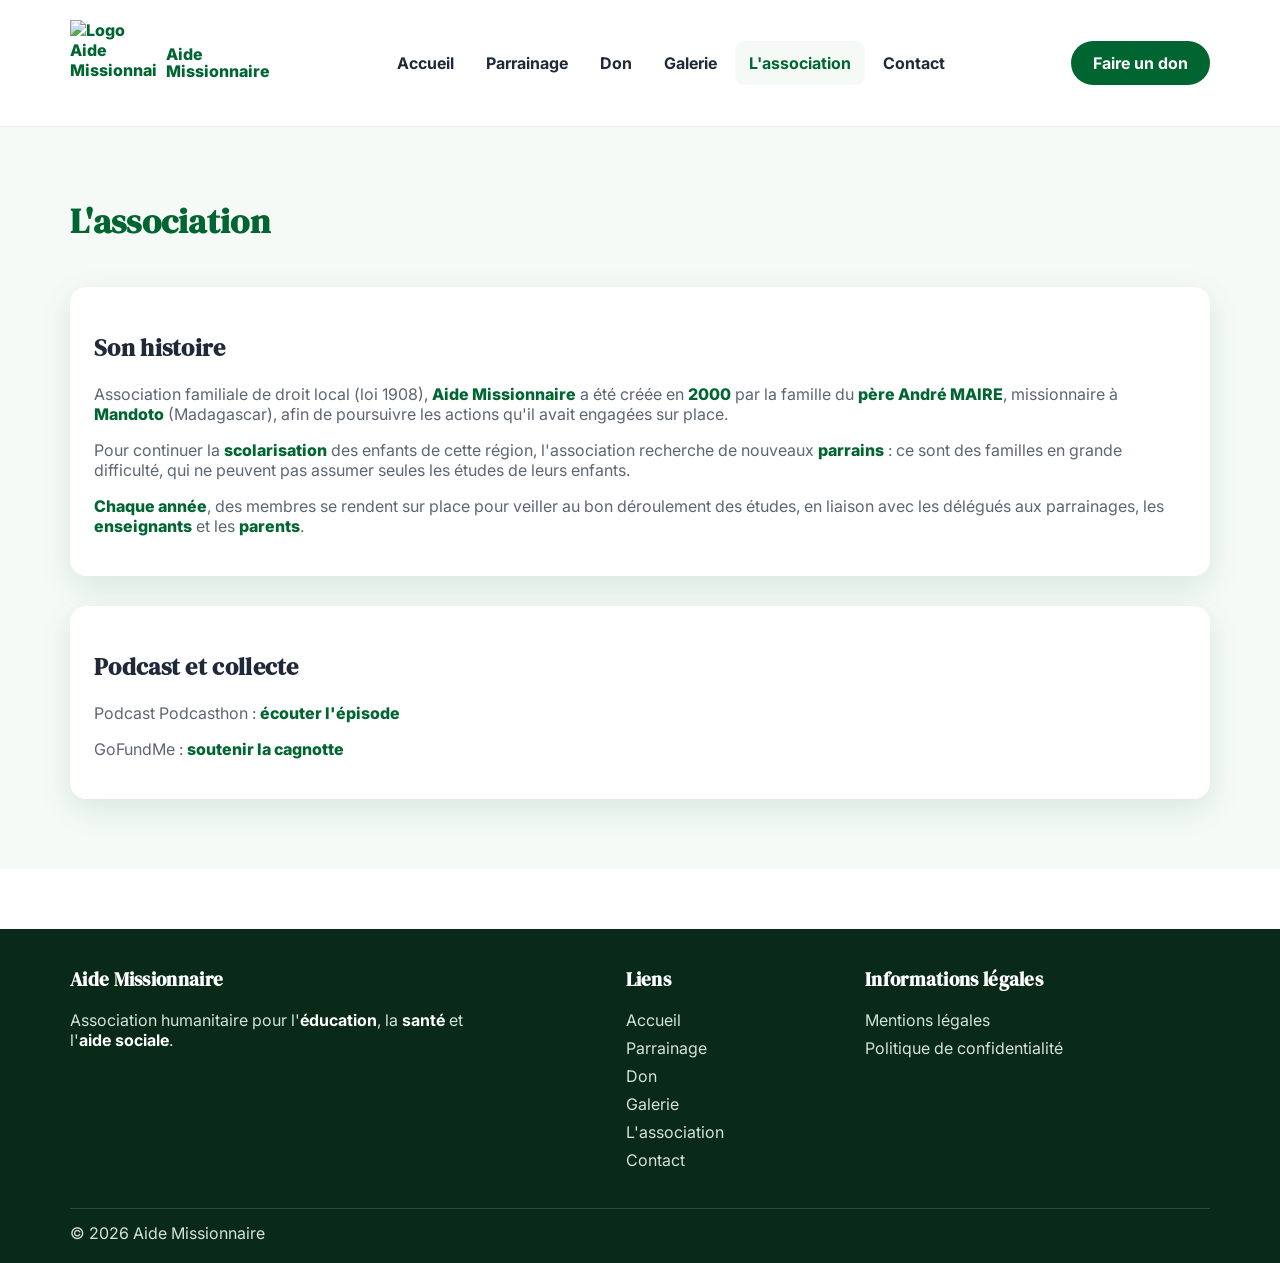
==== commit b2ba9d10: "Reorganise le projet pour le rendre plus clair a reprendre. Co-authored-by: Cursor <cursoragent@curs" ====
--- a/association.html
+++ b/association.html
@@ -8,13 +8,13 @@
     <link rel="preconnect" href="https://fonts.googleapis.com" />
     <link rel="preconnect" href="https://fonts.gstatic.com" crossorigin />
     <link href="https://fonts.googleapis.com/css2?family=DM+Serif+Display&family=Inter:wght@400;500;600;700;800&display=swap" rel="stylesheet" />
-    <link rel="icon" type="image/png" href="photos%20%C3%A0%20mettre%20dans%20le%20site/favicon%20(2).png" />
+    <link rel="icon" type="image/png" href="images/favicon.png" />
     <link rel="stylesheet" href="styles.css" />
   </head>
   <body>
     <header class="site-header">
       <div class="container header-wrap">
-        <a class="brand" href="index.html"><img src="photos%20%C3%A0%20mettre%20dans%20le%20site/logo.png" alt="Logo Aide Missionnaire" /><span class="brand-text">Aide<br />Missionnaire</span></a>
+        <a class="brand" href="index.html"><img src="images/logo.png" alt="Logo Aide Missionnaire" /><span class="brand-text">Aide<br />Missionnaire</span></a>
         <button class="nav-toggle" aria-label="Ouvrir le menu" aria-expanded="false"><svg width="28" height="28" viewBox="0 0 24 24" fill="none"><path d="M4 6h16M4 12h16M4 18h16" stroke="currentColor" stroke-width="2" /></svg></button>
         <nav class="main-nav"><ul><li><a href="index.html">Accueil</a></li><li><a href="parrainage.html">Parrainage</a></li><li><a href="don.html">Don</a></li><li><a href="galerie.html">Galerie</a></li><li><a class="active" href="association.html">L'association</a></li><li><a href="contact.html">Contact</a></li></ul></nav>
         <a class="btn btn-primary desktop-donate" href="don.html">Faire un don</a>
@@ -57,8 +57,31 @@
       </div>
     </main>
 
-    <footer class="site-footer">
-      <div class="container footer-grid"><div><h3 class="footer-title">Aide Missionnaire</h3><p class="footer-note">Association humanitaire pour l'<strong>éducation</strong>, la <strong>santé</strong> et l'<strong>aide sociale</strong>.</p></div><div><h3 class="footer-title">Liens</h3><ul class="footer-list"><li><a href="index.html">Accueil</a></li><li><a href="parrainage.html">Parrainage</a></li><li><a href="don.html">Don</a></li><li><a href="galerie.html">Galerie</a></li><li><a href="association.html">L'association</a></li><li><a href="contact.html">Contact</a></li><li><a href="mentions-legales.html">Mentions légales</a></li><li><a href="politique-confidentialite.html">Politique de confidentialité</a></li></ul></div><div><h3 class="footer-title">Newsletter</h3><form data-message="Merci pour votre inscription à la newsletter."><label for="nlemail5">Email</label><input id="nlemail5" type="email" placeholder="Votre email" required /><button class="btn btn-primary" type="submit">S'inscrire</button></form></div></div>
+        <footer class="site-footer">
+      <div class="container footer-grid">
+        <div>
+          <h3 class="footer-title">Aide Missionnaire</h3>
+          <p class="footer-note">Association humanitaire pour l'<strong>éducation</strong>, la <strong>santé</strong> et l'<strong>aide sociale</strong>.</p>
+        </div>
+        <div>
+          <h3 class="footer-title">Liens</h3>
+          <ul class="footer-list">
+            <li><a href="index.html">Accueil</a></li>
+            <li><a href="parrainage.html">Parrainage</a></li>
+            <li><a href="don.html">Don</a></li>
+            <li><a href="galerie.html">Galerie</a></li>
+            <li><a href="association.html">L'association</a></li>
+            <li><a href="contact.html">Contact</a></li>
+          </ul>
+        </div>
+        <div>
+          <h3 class="footer-title">Informations légales</h3>
+          <ul class="footer-list">
+            <li><a href="mentions-legales.html">Mentions légales</a></li>
+            <li><a href="politique-confidentialite.html">Politique de confidentialité</a></li>
+          </ul>
+        </div>
+      </div>
       <div class="container footer-bottom">© <span id="current-year"></span> Aide Missionnaire</div>
     </footer>
     <script src="script.js"></script>
--- a/styles.css
+++ b/styles.css
@@ -1,4 +1,4 @@
-:root {
+﻿:root {
   --green-main: #016531;
   --green-light: #008c43;
   --red-accent: #970d00;
@@ -195,7 +195,7 @@
   color: var(--white);
   background:
     linear-gradient(rgba(1, 101, 49, 0.74), rgba(1, 101, 49, 0.48)),
-    url("photos%20%C3%A0%20mettre%20dans%20le%20site/Image%201%20Accueil/image%201%20accueil%20(5).jpeg")
+    url("images/accueil.jpg")
       center / cover;
   display: flex;
   align-items: center;
@@ -246,11 +246,29 @@
   color: var(--muted);
 }
 
-.gallery-grid img {
+.gallery-grid img,
+.gallery-cta {
   width: 100%;
   height: 250px;
   object-fit: cover;
   border-radius: 14px;
+}
+
+.gallery-cta {
+  display: grid;
+  place-items: center;
+  background: var(--green-main);
+  color: var(--white);
+  text-align: center;
+  font-weight: 800;
+  font-size: 1.15rem;
+  padding: 20px;
+  line-height: 1.35;
+  box-sizing: border-box;
+}
+
+.gallery-cta:hover {
+  background: var(--green-light);
 }
 
 .carousel {
@@ -264,16 +282,14 @@
   overflow-x: auto;
   gap: 12px;
   scroll-snap-type: x mandatory;
+  scroll-behavior: auto;
   padding-bottom: 4px;
+  scrollbar-width: none;
+  -webkit-overflow-scrolling: touch;
 }
 
 .carousel-track::-webkit-scrollbar {
-  height: 8px;
-}
-
-.carousel-track::-webkit-scrollbar-thumb {
-  background: #bdd6c8;
-  border-radius: 999px;
+  display: none;
 }
 
 .slide {
@@ -288,21 +304,54 @@
 }
 
 .carousel-controls {
-  margin-top: 14px;
+  position: absolute;
+  top: 0;
+  left: 0;
+  right: 0;
+  height: 280px;
   display: flex;
   justify-content: space-between;
   align-items: center;
+  padding: 0 10px;
+  pointer-events: none;
+  z-index: 2;
 }
 
 .arrow-btn {
-  width: 44px;
-  height: 44px;
+  pointer-events: auto;
+  width: 50px;
+  height: 50px;
   border-radius: 50%;
   border: none;
+  background: rgba(255, 255, 255, 0.95);
+  color: var(--green-main);
+  box-shadow: 0 8px 24px rgba(1, 101, 49, 0.22);
+  display: grid;
+  place-items: center;
+  cursor: pointer;
+  transition: transform 0.2s ease, background 0.2s ease, color 0.2s ease;
+}
+
+.arrow-btn svg {
+  width: 22px;
+  height: 22px;
+  display: block;
+}
+
+.arrow-btn:hover {
+  transform: scale(1.08);
   background: var(--green-main);
   color: var(--white);
-  font-size: 1.4rem;
-  cursor: pointer;
+}
+
+.arrow-btn:focus-visible {
+  outline: 3px solid rgba(1, 101, 49, 0.35);
+  outline-offset: 3px;
+}
+
+.arrow-btn.is-hidden {
+  opacity: 0;
+  pointer-events: none;
 }
 
 .slide-last {
@@ -498,7 +547,8 @@
 }
 
 .don-cta {
-  margin-top: 40px;
+  margin-top: 88px;
+  margin-bottom: 12px;
   display: flex;
   justify-content: center;
 }
@@ -564,124 +614,9 @@
   font-size: 0.95rem;
 }
 
-.news-feed {
-  max-width: 760px;
-  margin: 0 auto;
+.actualites-stack {
   display: grid;
   gap: 30px;
-}
-
-.actualites-stack {
-  display: grid;
-  gap: 30px;
-}
-
-.actualites-heading {
-  margin: 0;
-}
-
-.social-post {
-  background: #ffffff;
-  border: 1px solid #dfe4ea;
-  border-radius: 14px;
-  overflow: hidden;
-  box-shadow: 0 4px 16px rgba(0, 0, 0, 0.08);
-}
-
-.social-head {
-  padding: 12px 14px;
-  display: flex;
-  align-items: center;
-  justify-content: space-between;
-}
-
-.social-profile {
-  display: flex;
-  align-items: center;
-  gap: 10px;
-}
-
-.social-avatar {
-  width: 42px;
-  height: 42px;
-  border-radius: 50%;
-  object-fit: cover;
-  border: 1px solid #d8e3db;
-}
-
-.social-name {
-  margin: 0;
-  font-weight: 700;
-}
-
-.social-meta {
-  margin: 2px 0 0;
-  font-size: 0.86rem;
-  color: #6b7280;
-}
-
-.social-more {
-  color: #6b7280;
-  font-weight: 700;
-  letter-spacing: 2px;
-}
-
-.social-copy {
-  padding: 8px 14px 16px;
-  color: #374151;
-  line-height: 1.5;
-}
-
-.social-media {
-  border-top: 1px solid #edf0f3;
-  border-bottom: 1px solid #edf0f3;
-}
-
-.social-media img {
-  width: 100%;
-  height: 360px;
-  object-fit: cover;
-}
-
-.social-media.quote-media {
-  background: linear-gradient(135deg, #beeff2, #d2d7dc);
-  display: grid;
-  place-items: center;
-  min-height: 340px;
-  padding: 28px;
-}
-
-.social-quote {
-  margin: 0;
-  font-size: clamp(1.5rem, 3vw, 2.05rem);
-  line-height: 1.35;
-  text-align: center;
-  font-weight: 800;
-  max-width: 560px;
-}
-
-.social-stats {
-  display: flex;
-  justify-content: space-between;
-  align-items: center;
-  padding: 10px 14px;
-  color: #4b5563;
-  font-size: 0.95rem;
-}
-
-.social-actions {
-  display: flex;
-  justify-content: space-around;
-  border-top: 1px solid #edf0f3;
-  padding: 10px 8px 12px;
-}
-
-.social-action {
-  border: none;
-  background: transparent;
-  color: #4b5563;
-  font-weight: 600;
-  cursor: pointer;
 }
 
 .total-box {
@@ -692,6 +627,19 @@
   background: #f8fcf9;
 }
 
+.totals-grid {
+  display: grid;
+  gap: 14px;
+}
+
+.total-box input {
+  font-size: 1.35rem;
+  font-weight: 800;
+  color: var(--green-main);
+  background: #ffffff;
+  cursor: default;
+}
+
 .footer-note strong {
   color: var(--white);
 }
@@ -827,6 +775,10 @@
     grid-template-columns: repeat(2, 1fr);
   }
 
+  .totals-grid {
+    grid-template-columns: 1fr 1fr;
+  }
+
   .inline-3 {
     grid-template-columns: 1fr 1fr 1fr;
   }
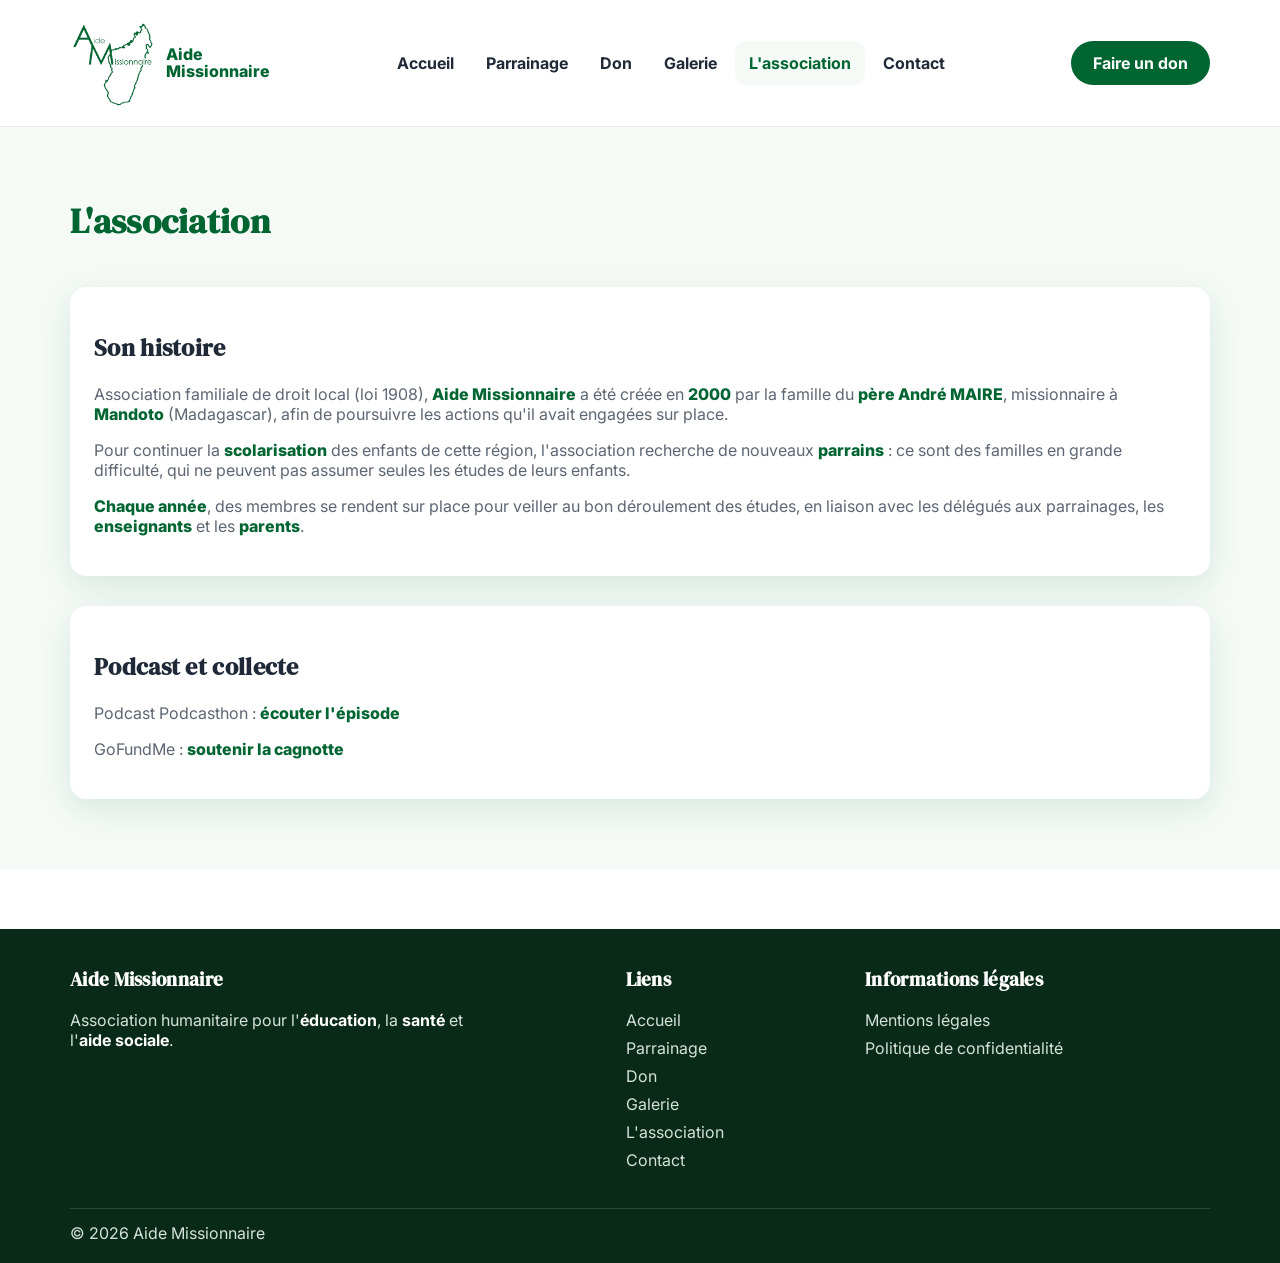
==== commit 3c6d7779: "Remet les dossiers photos d origine et les images du site. Co-authored-by: Cursor <cursoragent@curso" ====
--- a/association.html
+++ b/association.html
@@ -8,13 +8,13 @@
     <link rel="preconnect" href="https://fonts.googleapis.com" />
     <link rel="preconnect" href="https://fonts.gstatic.com" crossorigin />
     <link href="https://fonts.googleapis.com/css2?family=DM+Serif+Display&family=Inter:wght@400;500;600;700;800&display=swap" rel="stylesheet" />
-    <link rel="icon" type="image/png" href="images/favicon.png" />
+    <link rel="icon" type="image/png" href="photos%20%C3%A0%20mettre%20dans%20le%20site/favicon%20(2).png" />
     <link rel="stylesheet" href="styles.css" />
   </head>
   <body>
     <header class="site-header">
       <div class="container header-wrap">
-        <a class="brand" href="index.html"><img src="images/logo.png" alt="Logo Aide Missionnaire" /><span class="brand-text">Aide<br />Missionnaire</span></a>
+        <a class="brand" href="index.html"><img src="photos%20%C3%A0%20mettre%20dans%20le%20site/logo.png" alt="Logo Aide Missionnaire" /><span class="brand-text">Aide<br />Missionnaire</span></a>
         <button class="nav-toggle" aria-label="Ouvrir le menu" aria-expanded="false"><svg width="28" height="28" viewBox="0 0 24 24" fill="none"><path d="M4 6h16M4 12h16M4 18h16" stroke="currentColor" stroke-width="2" /></svg></button>
         <nav class="main-nav"><ul><li><a href="index.html">Accueil</a></li><li><a href="parrainage.html">Parrainage</a></li><li><a href="don.html">Don</a></li><li><a href="galerie.html">Galerie</a></li><li><a class="active" href="association.html">L'association</a></li><li><a href="contact.html">Contact</a></li></ul></nav>
         <a class="btn btn-primary desktop-donate" href="don.html">Faire un don</a>
--- a/styles.css
+++ b/styles.css
@@ -1,4 +1,4 @@
-﻿:root {
+:root {
   --green-main: #016531;
   --green-light: #008c43;
   --red-accent: #970d00;
@@ -195,7 +195,7 @@
   color: var(--white);
   background:
     linear-gradient(rgba(1, 101, 49, 0.74), rgba(1, 101, 49, 0.48)),
-    url("images/accueil.jpg")
+    url("photos%20%C3%A0%20mettre%20dans%20le%20site/Image%201%20Accueil/image%201%20accueil%20(5).jpeg")
       center / cover;
   display: flex;
   align-items: center;
